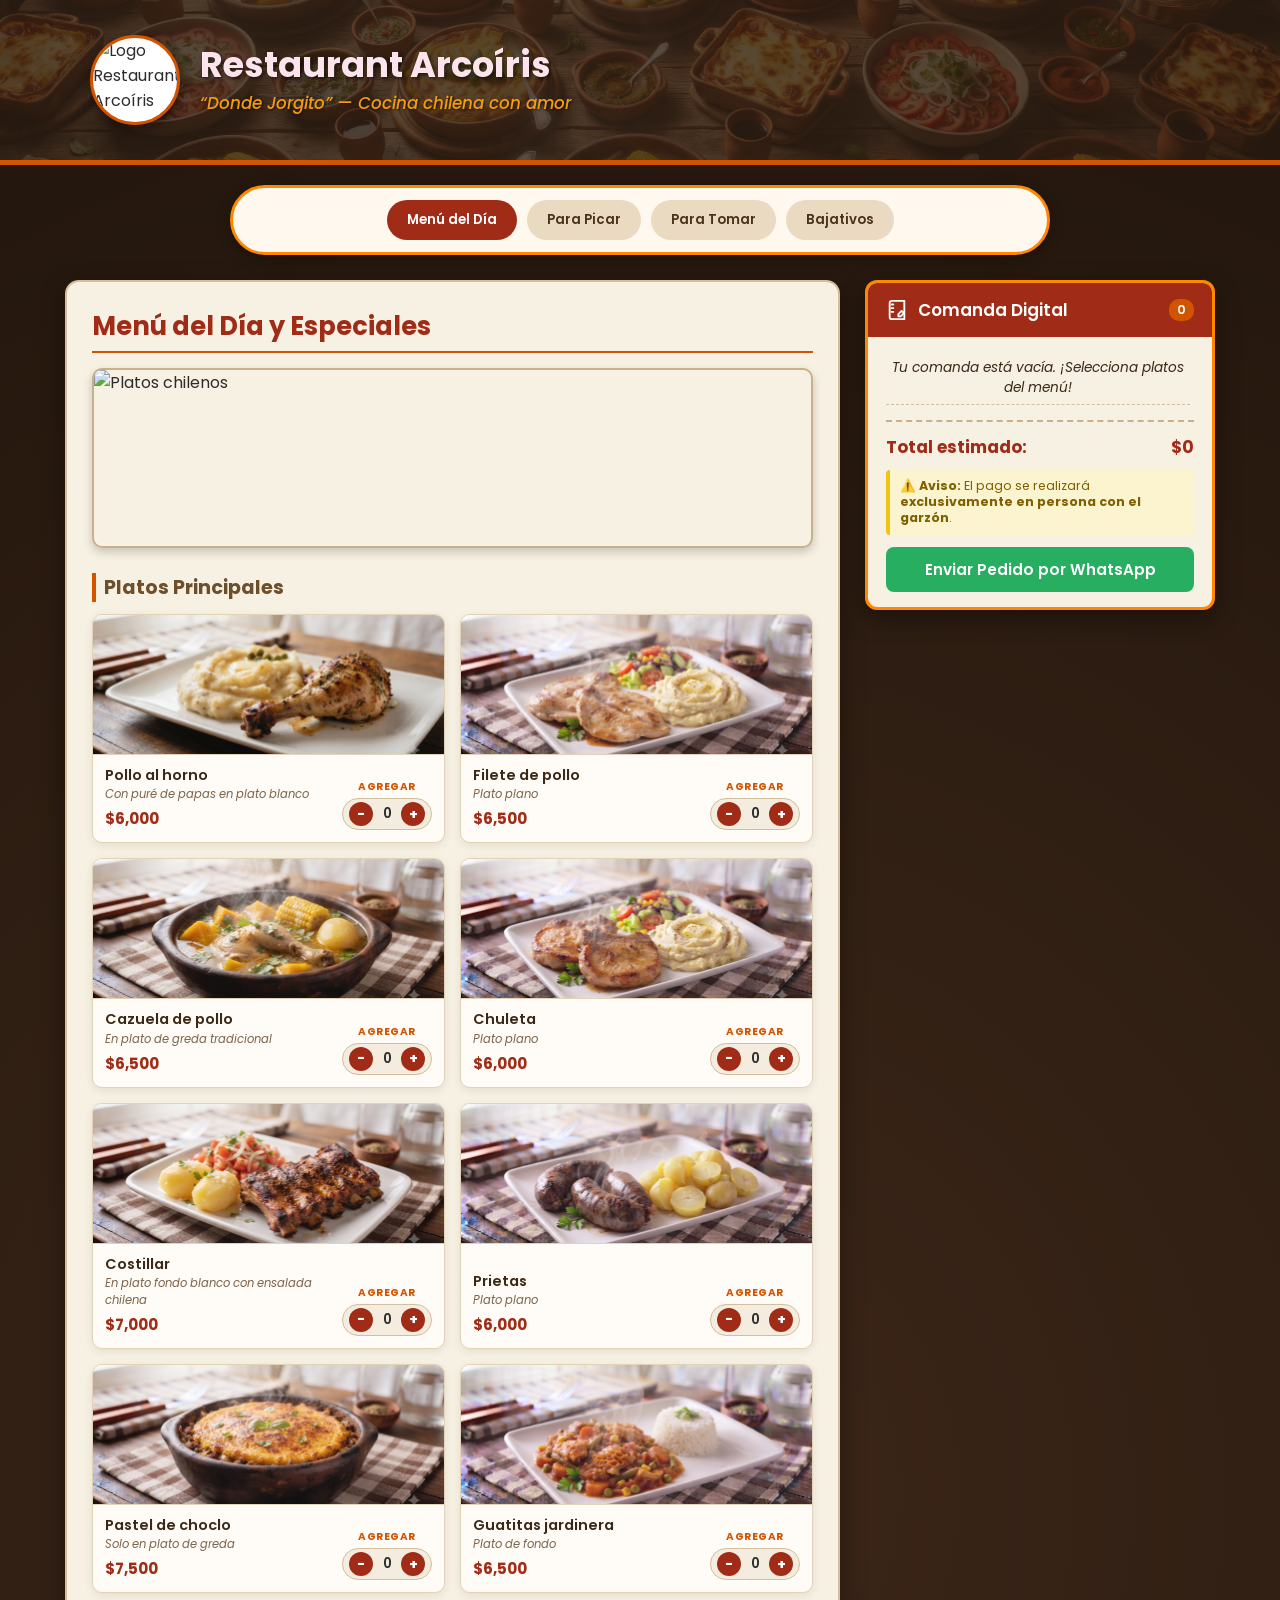
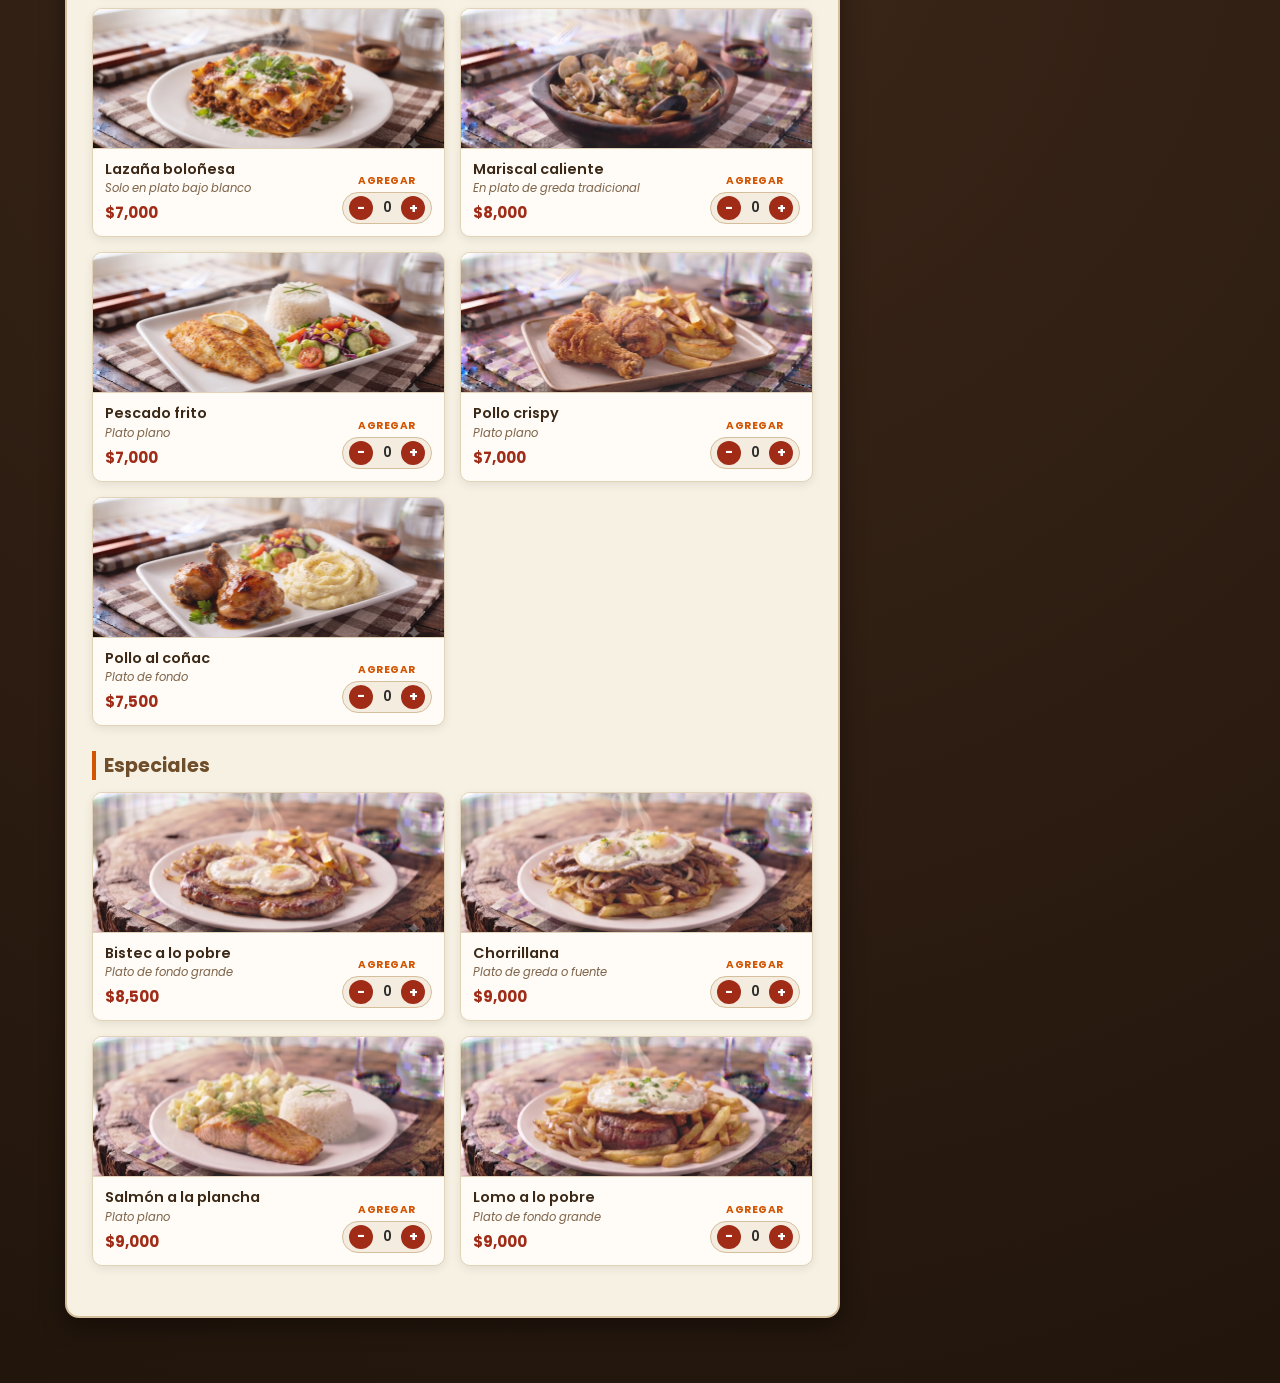
==== index.html @ b1c0521b "Subir el resto de archivos" ====
<!DOCTYPE html>
<html lang="es">
<head>
    <meta charset="UTF-8">
    <meta name="viewport" content="width=device-width, initial-scale=1.0">
    <title>Restaurant Arcoíris - Menú Online</title>
    <link rel="stylesheet" href="css/styles.css">
    <link href="https://fonts.googleapis.com/css2?family=Poppins:wght@300;400;500;600;700&display=swap" rel="stylesheet">
</head>
<body>

    <!-- Encabezado con ambiente rústico -->
    <header class="header">
        <div class="header-overlay"></div>
        <div class="header-content">
            <div class="logo-container">
                <img src="assets/logo.png" alt="Logo Restaurant Arcoíris" class="logo">
            </div>
            <div class="header-text">
                <h1>Restaurant Arcoíris</h1>
                <p class="subtitle">“Donde Jorgito” — Cocina chilena con amor</p>
            </div>
        </div>
    </header>

    <!-- Navegación por Categorías (Estilo Rústico con Neón Arcoíris) -->
    <nav class="category-nav rainbow-neon-border">
        <button class="tab-btn active" onclick="filterCategory('dia')">Menú del Día</button>
        <button class="tab-btn" onclick="filterCategory('picar')">Para Picar</button>
        <button class="tab-btn" onclick="filterCategory('tomar')">Para Tomar</button>
        <button class="tab-btn" onclick="filterCategory('bajativos')">Bajativos</button>
    </nav>

    <!-- Layout Principal -->
    <div class="main-layout">

        <!-- Columna del Menú -->
        <main class="menu-container">

            <!-- Sección: Menú del Día -->
            <section id="dia" class="menu-section active">
                <h2>Menú del Día y Especiales</h2>
                <div class="section-banner">
                    <img src="assets/fondo.png" alt="Platos chilenos">
                </div>
                
                <div class="subcategory">
                    <h3>Platos Principales</h3>
                    <div class="items-grid" id="grid-dia-principales"></div>
                </div>

                <div class="subcategory">
                    <h3>Especiales</h3>
                    <div class="items-grid" id="grid-dia-especiales"></div>
                </div>
            </section>

            <!-- Sección: Para Picar -->
            <section id="picar" class="menu-section">
                <h2>Para Picar</h2>
                <div class="section-banner">
                    <img src="assets/fondo.png" alt="Sandwiches y fritos">
                </div>
                
                <div class="subcategory">
                    <h3>Sandwiches</h3>
                    <div class="items-grid" id="grid-picar-sandwiches"></div>
                </div>

                <div class="subcategory">
                    <h3>Completos</h3>
                    <div class="items-grid" id="grid-picar-completos"></div>
                </div>

                <div class="subcategory">
                    <h3>Fritos</h3>
                    <div class="items-grid" id="grid-picar-fritos"></div>
                </div>
            </section>

            <!-- Sección: Para Tomar -->
            <section id="tomar" class="menu-section">
                <h2>Para Tomar</h2>
                <div class="section-banner">
                    <img src="assets/fondo.png" alt="Tragos">
                </div>
                <div class="items-grid" id="grid-tomar"></div>
            </section>

            <!-- Sección: Bajativos -->
            <section id="bajativos" class="menu-section">
                <h2>Bajativos</h2>
                <div class="section-banner">
                    <img src="assets/fondo.png" alt="Bajativos">
                </div>
                <div class="items-grid" id="grid-bajativos"></div>
            </section>

        </main>

        <!-- Columna de la Comanda Digital Lateral Fija -->
        <aside class="comanda-sidebar">
            <div class="comanda-box rainbow-neon-glow">
                <div class="comanda-header">
                    <svg class="agenda-icon" xmlns="http://www.w3.org/2000/svg" viewBox="0 0 24 24" fill="none" stroke="currentColor" stroke-width="2" stroke-linecap="round" stroke-linejoin="round">
                        <path d="M4 19.5v-15A2.5 2.5 0 0 1 6.5 2H20v20H6.5a2.5 2.5 0 0 1-2.5-2.5Z"></path>
                        <path d="M6 6h2"></path>
                        <path d="M6 10h2"></path>
                        <path d="M6 14h2"></path>
                        <path d="M13.5 16.5l3.5-3.5 2.5 2.5-3.5 3.5H13.5z"></path>
                    </svg>
                    <span>Comanda Digital</span>
                    <span id="cart-count" class="badge-count">0</span>
                </div>
                <div class="comanda-body">
                    <ul id="cart-items-list">
                        <li class="empty-cart-msg">Tu comanda está vacía. ¡Selecciona platos del menú!</li>
                    </ul>
                    <div class="comanda-footer">
                        <div class="total-row">
                            <span>Total estimado:</span>
                            <span id="cart-total">$0</span>
                        </div>
                        <div class="payment-warning">
                            ⚠️ <strong>Aviso:</strong> El pago se realizará <strong>exclusivamente en persona con el garzón</strong>.
                        </div>
                        <button class="whatsapp-btn" onclick="sendWhatsAppOrder()">Enviar Pedido por WhatsApp</button>
                    </div>
                </div>
            </div>
        </aside>

    </div>

    <script src="js/script.js"></script>
</body>
</html>
---- css/styles.css ----
:root {
    --bg-color: #2b1d11;
    --paper-color: #f7f1e3;
    --primary-color: #a02c18;
    --secondary-color: #d35400;
    --text-color: #2c2c2c;
    --card-bg: #fffcf7;
    --border-color: #e2d2b8;
}

* {
    box-sizing: border-box;
    margin: 0;
    padding: 0;
    font-family: 'Poppins', sans-serif;
}

body {
    background-color: var(--bg-color);
    background-image: radial-gradient(circle, #3d2719 0%, #21150c 100%);
    color: var(--text-color);
    padding-bottom: 40px;
    min-height: 100vh;
}

/* Animación y Efecto de Neón Arcoíris */
@keyframes rainbowGlow {
    0% { border-color: #ff0000; box-shadow: 0 0 12px rgba(255, 0, 0, 0.7); }
    20% { border-color: #ff8800; box-shadow: 0 0 12px rgba(255, 136, 0, 0.7); }
    40% { border-color: #ffee00; box-shadow: 0 0 12px rgba(255, 238, 0, 0.7); }
    60% { border-color: #00cc44; box-shadow: 0 0 12px rgba(0, 204, 68, 0.7); }
    80% { border-color: #0066ff; box-shadow: 0 0 12px rgba(0, 102, 255, 0.7); }
    100% { border-color: #9900ff; box-shadow: 0 0 12px rgba(153, 0, 255, 0.7); }
}

.rainbow-neon-border {
    border: 3px solid #ff8800;
    animation: rainbowGlow 5s infinite;
}

.rainbow-neon-glow {
    border: 3px solid #ff8800;
    animation: rainbowGlow 6s infinite;
}

/* Header Rústico */
.header {
    position: relative;
    background-image: url('../assets/Platos Principales/fondo.png');
    background-size: cover;
    background-position: center;
    padding: 35px 20px;
    border-bottom: 5px solid var(--secondary-color);
}

.header-overlay {
    position: absolute;
    top: 0;
    left: 0;
    width: 100%;
    height: 100%;
    background: rgba(43, 29, 17, 0.78);
}

.header-content {
    position: relative;
    max-width: 1100px;
    margin: 0 auto;
    display: flex;
    align-items: center;
    gap: 20px;
}

.logo-container {
    width: 90px;
    height: 90px;
    flex-shrink: 0;
    border-radius: 50%;
    overflow: hidden;
    box-shadow: 0 4px 12px rgba(0,0,0,0.4);
    background: white;
    border: 3px solid var(--secondary-color);
}

.logo {
    width: 100%;
    height: 100%;
    object-fit: cover;
}

.header-text h1 {
    font-size: 2.2rem;
    color: #fce4ec;
    line-height: 1.2;
    text-shadow: 2px 2px 4px rgba(0,0,0,0.6);
}

.subtitle {
    font-size: 1.05rem;
    color: #f39c12;
    font-style: italic;
    margin-top: 4px;
    font-weight: 500;
    text-shadow: 1px 1px 2px rgba(0,0,0,0.6);
}

/* Navegación por pestañas */
.category-nav {
    display: flex;
    justify-content: center;
    gap: 10px;
    padding: 12px 15px;
    background: #fff8ee;
    border-radius: 35px;
    box-shadow: 0 4px 15px rgba(0,0,0,0.3);
    position: sticky;
    top: 15px;
    z-index: 100;
    overflow-x: auto;
    max-width: 820px;
    margin: 20px auto;
}

.tab-btn {
    background: #e9dac1;
    color: #4a3319;
    border: none;
    padding: 10px 20px;
    border-radius: 20px;
    font-weight: 600;
    cursor: pointer;
    transition: all 0.3s ease;
    white-space: nowrap;
}

.tab-btn.active, .tab-btn:hover {
    background: var(--primary-color);
    color: white;
}

/* Layout principal de 2 columnas */
.main-layout {
    max-width: 1180px;
    margin: 25px auto;
    padding: 0 15px;
    display: grid;
    grid-template-columns: 1fr 350px;
    gap: 25px;
    align-items: start;
}

.menu-container {
    width: 100%;
    background: var(--paper-color);
    padding: 25px;
    border-radius: 14px;
    box-shadow: 0 8px 25px rgba(0,0,0,0.4);
    border: 2px solid #d4be9c;
}

.menu-section {
    display: none;
}

.menu-section.active {
    display: block;
}

.menu-section h2 {
    color: var(--primary-color);
    margin-bottom: 15px;
    border-bottom: 2px solid var(--secondary-color);
    padding-bottom: 5px;
    font-size: 1.6rem;
}

.section-banner {
    width: 100%;
    height: 180px;
    border-radius: 10px;
    overflow: hidden;
    margin-bottom: 25px;
    box-shadow: 0 4px 10px rgba(0,0,0,0.2);
    border: 2px solid #c9b08a;
}

.section-banner img {
    width: 100%;
    height: 100%;
    object-fit: cover;
}

.subcategory {
    margin-bottom: 25px;
}

.subcategory h3 {
    font-size: 1.2rem;
    color: #6e4e2b;
    margin-bottom: 12px;
    border-left: 4px solid var(--secondary-color);
    padding-left: 8px;
}

/* Cuadrícula de 2 columnas para platos */
.items-grid {
    display: grid;
    grid-template-columns: repeat(2, 1fr);
    gap: 15px;
}

/* Tarjeta de plato rústica */
.menu-item {
    background: var(--card-bg);
    border-radius: 10px;
    box-shadow: 0 3px 10px rgba(0,0,0,0.08);
    border: 1px solid var(--border-color);
    overflow: hidden;
    display: flex;
    flex-direction: column;
    justify-content: space-between;
    transition: transform 0.2s ease;
}

.menu-item:hover {
    transform: translateY(-3px);
    box-shadow: 0 6px 15px rgba(0,0,0,0.15);
}

.item-thumb {
    width: 100%;
    height: 140px;
    object-fit: cover;
    border-bottom: 1px solid var(--border-color);
}

.item-content-bottom {
    padding: 12px;
    display: flex;
    justify-content: space-between;
    align-items: flex-end;
}

.item-info {
    display: flex;
    flex-direction: column;
    gap: 2px;
    flex-grow: 1;
    padding-right: 8px;
}

.item-name {
    font-weight: 600;
    font-size: 0.9rem;
    color: #3b2816;
    line-height: 1.2;
}

.item-desc {
    font-size: 0.72rem;
    color: #7d6349;
    font-style: italic;
    margin-bottom: 2px;
}

.item-price {
    font-weight: 700;
    color: var(--primary-color);
    font-size: 0.95rem;
}

/* Controles de cantidad */
.item-controls-wrapper {
    display: flex;
    flex-direction: column;
    align-items: center;
    gap: 3px;
    flex-shrink: 0;
}

.add-label {
    font-size: 0.65rem;
    font-weight: 700;
    text-transform: uppercase;
    color: var(--secondary-color);
    letter-spacing: 0.5px;
}

.item-controls {
    display: flex;
    align-items: center;
    gap: 5px;
    background: #f4ecdf;
    padding: 3px 6px;
    border-radius: 20px;
    border: 1px solid #d4be9c;
}

.qty-btn {
    background: var(--primary-color);
    color: white;
    border: none;
    width: 24px;
    height: 24px;
    border-radius: 50%;
    font-weight: bold;
    cursor: pointer;
    display: flex;
    align-items: center;
    justify-content: center;
    font-size: 0.9rem;
    transition: background 0.2s;
}

.qty-btn:hover {
    background: #781e0e;
}

.item-qty {
    font-weight: 600;
    font-size: 0.85rem;
    min-width: 18px;
    text-align: center;
}

/* Comanda Digital Lateral Fija */
.comanda-sidebar {
    position: sticky;
    top: 85px;
}

.comanda-box {
    background: var(--paper-color);
    border-radius: 12px;
    box-shadow: 0 8px 25px rgba(0,0,0,0.4);
    overflow: hidden;
}

.comanda-header {
    background: var(--primary-color);
    color: white;
    padding: 14px 18px;
    display: flex;
    align-items: center;
    gap: 10px;
    font-weight: 600;
    font-size: 1.05rem;
}

.agenda-icon {
    width: 22px;
    height: 22px;
    stroke: white;
}

.badge-count {
    background: var(--secondary-color);
    color: white;
    padding: 2px 8px;
    border-radius: 10px;
    font-size: 0.8rem;
    margin-left: auto;
}

.comanda-body {
    padding: 15px 18px;
}

#cart-items-list {
    list-style: none;
    max-height: 230px;
    overflow-y: auto;
    margin-bottom: 15px;
    padding-right: 4px;
}

#cart-items-list li {
    display: flex;
    justify-content: space-between;
    padding: 6px 0;
    border-bottom: 1px dashed #d4be9c;
    font-size: 0.85rem;
    color: #3b2816;
}

.empty-cart-msg {
    color: #8c7355;
    font-style: italic;
    text-align: center;
    padding: 15px 0;
    font-size: 0.88rem;
}

.comanda-footer {
    border-top: 2px dashed #c9b08a;
    padding-top: 12px;
}

.total-row {
    display: flex;
    justify-content: space-between;
    font-weight: 700;
    font-size: 1.05rem;
    margin-bottom: 10px;
    color: var(--primary-color);
}

.payment-warning {
    background: #fcf3cf;
    border-left: 4px solid #f1c40f;
    padding: 8px 10px;
    font-size: 0.78rem;
    color: #7f6000;
    margin-bottom: 12px;
    border-radius: 4px;
    line-height: 1.3;
}

.whatsapp-btn {
    width: 100%;
    background: #27ae60;
    color: white;
    border: none;
    padding: 11px;
    border-radius: 8px;
    font-weight: 600;
    font-size: 0.95rem;
    cursor: pointer;
    transition: background 0.3s;
}

.whatsapp-btn:hover {
    background: #219653;
}

/* Responsivo */
@media (max-width: 850px) {
    .main-layout {
        grid-template-columns: 1fr;
    }
    .comanda-sidebar {
        position: static;
        margin-top: 20px;
    }
    .items-grid {
        grid-template-columns: 1fr;
    }
}
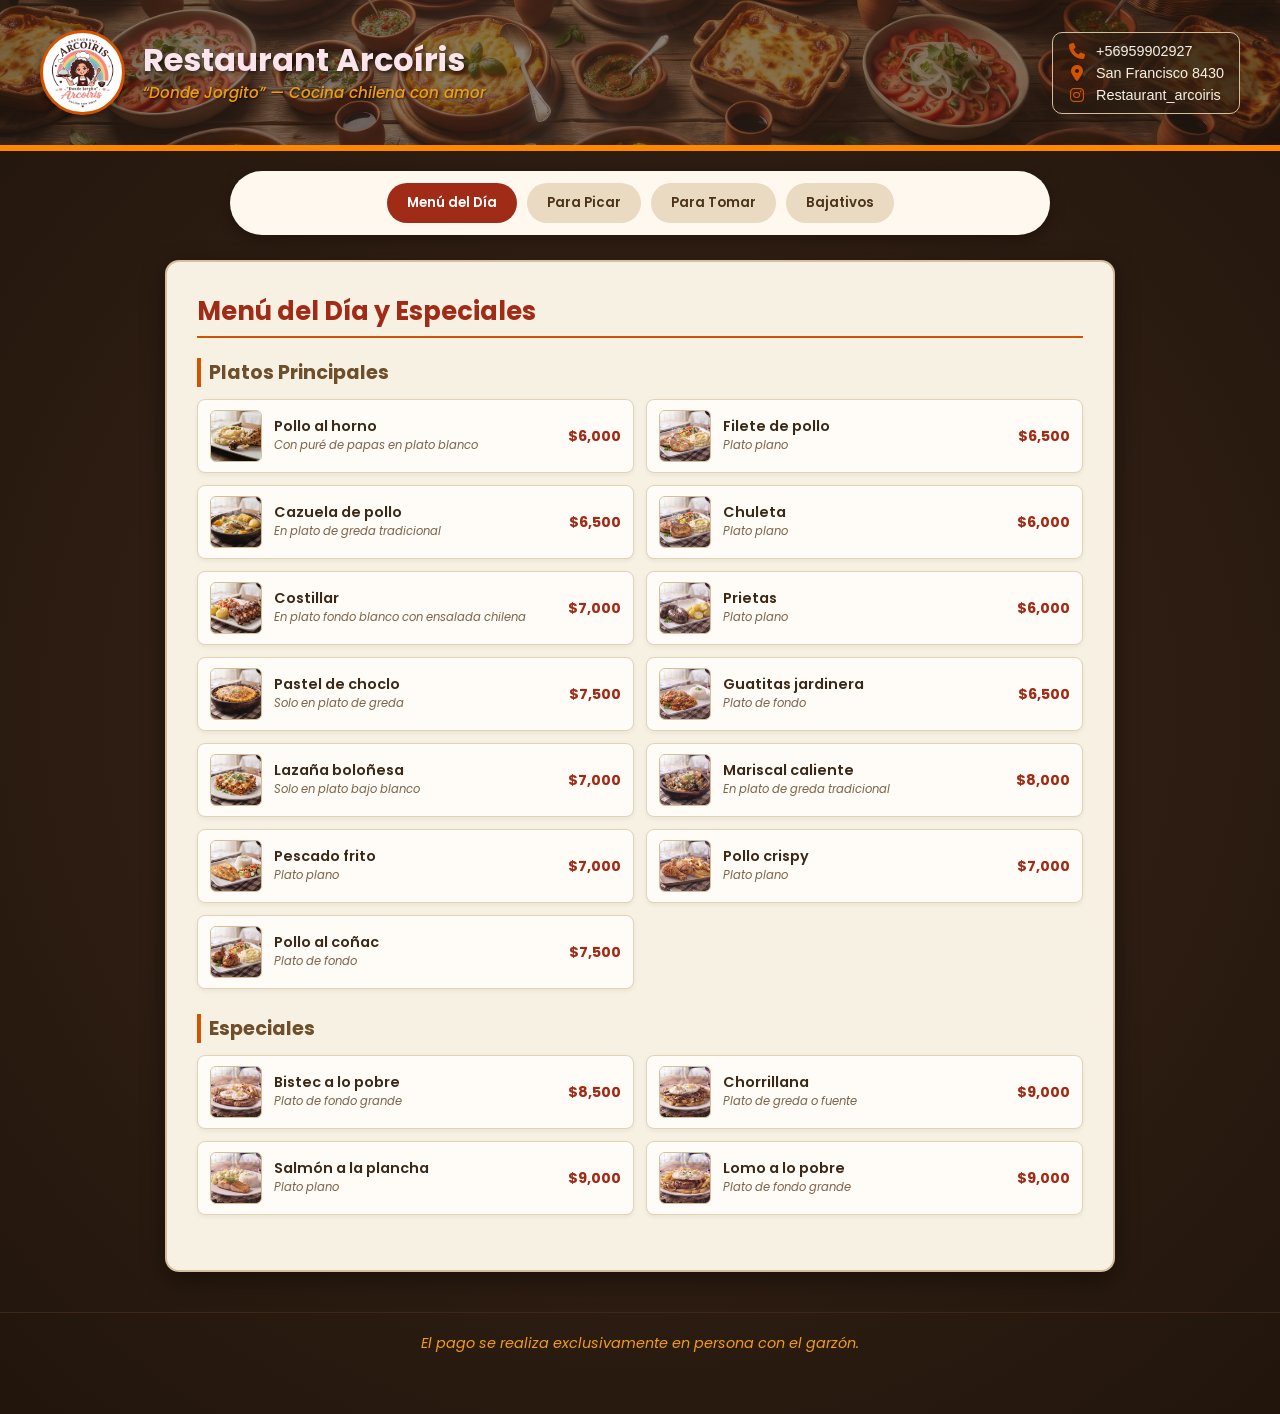
==== commit f3b3180f: "Actualizacion completa: menu rustico, admin protegido y cartas digitales" ====
--- a/index.html
+++ b/index.html
@@ -3,134 +3,111 @@
 <head>
     <meta charset="UTF-8">
     <meta name="viewport" content="width=device-width, initial-scale=1.0">
-    <title>Restaurant Arcoíris - Menú Online</title>
+    <title>Restaurant Arcoíris - Carta Digital</title>
     <link rel="stylesheet" href="css/styles.css">
     <link href="https://fonts.googleapis.com/css2?family=Poppins:wght@300;400;500;600;700&display=swap" rel="stylesheet">
+    <link rel="stylesheet" href="https://cdnjs.cloudflare.com/ajax/libs/font-awesome/6.4.0/css/all.min.css">
 </head>
 <body>
 
-    <!-- Encabezado con ambiente rústico -->
-    <header class="header">
+    <!-- Encabezado con efecto neón arcoíris superior y datos de contacto a la derecha -->
+    <header class="header rainbow-neon-border">
         <div class="header-overlay"></div>
         <div class="header-content">
-            <div class="logo-container">
-                <img src="assets/logo.png" alt="Logo Restaurant Arcoíris" class="logo">
+            
+            <div class="header-left">
+                <div class="logo-container">
+                    <img src="assets/img_logo/logo.png" alt="Logo Restaurant Arcoíris" class="logo">
+                </div>
+                <div class="header-text">
+                    <h1>Restaurant Arcoíris</h1>
+                    <p class="subtitle">“Donde Jorgito” — Cocina chilena con amor</p>
+                </div>
             </div>
-            <div class="header-text">
-                <h1>Restaurant Arcoíris</h1>
-                <p class="subtitle">“Donde Jorgito” — Cocina chilena con amor</p>
+
+            <!-- Datos de contacto con íconos a la derecha -->
+            <div class="header-contact">
+                <div class="contact-item">
+                    <i class="fa-solid fa-phone"></i>
+                    <span>+56959902927</span>
+                </div>
+                <div class="contact-item">
+                    <i class="fa-solid fa-location-dot"></i>
+                    <span>San Francisco 8430</span>
+                </div>
+                <div class="contact-item">
+                    <i class="fa-brands fa-instagram"></i>
+                    <span>Restaurant_arcoiris</span>
+                </div>
             </div>
+
         </div>
     </header>
 
-    <!-- Navegación por Categorías (Estilo Rústico con Neón Arcoíris) -->
-    <nav class="category-nav rainbow-neon-border">
+    <!-- Navegación por Categorías -->
+    <nav class="category-nav">
         <button class="tab-btn active" onclick="filterCategory('dia')">Menú del Día</button>
         <button class="tab-btn" onclick="filterCategory('picar')">Para Picar</button>
         <button class="tab-btn" onclick="filterCategory('tomar')">Para Tomar</button>
         <button class="tab-btn" onclick="filterCategory('bajativos')">Bajativos</button>
     </nav>
 
-    <!-- Layout Principal -->
-    <div class="main-layout">
+    <!-- Contenedor Principal de la Carta -->
+    <main class="menu-container-full">
 
-        <!-- Columna del Menú -->
-        <main class="menu-container">
+        <!-- Sección: Menú del Día -->
+        <section id="dia" class="menu-section active">
+            <h2>Menú del Día y Especiales</h2>
+            
+            <div class="subcategory">
+                <h3>Platos Principales</h3>
+                <div class="items-grid" id="grid-dia-principales"></div>
+            </div>
 
-            <!-- Sección: Menú del Día -->
-            <section id="dia" class="menu-section active">
-                <h2>Menú del Día y Especiales</h2>
-                <div class="section-banner">
-                    <img src="assets/fondo.png" alt="Platos chilenos">
-                </div>
-                
-                <div class="subcategory">
-                    <h3>Platos Principales</h3>
-                    <div class="items-grid" id="grid-dia-principales"></div>
-                </div>
+            <div class="subcategory">
+                <h3>Especiales</h3>
+                <div class="items-grid" id="grid-dia-especiales"></div>
+            </div>
+        </section>
 
-                <div class="subcategory">
-                    <h3>Especiales</h3>
-                    <div class="items-grid" id="grid-dia-especiales"></div>
-                </div>
-            </section>
+        <!-- Sección: Para Picar -->
+        <section id="picar" class="menu-section">
+            <h2>Para Picar</h2>
+            
+            <div class="subcategory">
+                <h3>Sandwiches</h3>
+                <div class="items-grid" id="grid-picar-sandwiches"></div>
+            </div>
 
-            <!-- Sección: Para Picar -->
-            <section id="picar" class="menu-section">
-                <h2>Para Picar</h2>
-                <div class="section-banner">
-                    <img src="assets/fondo.png" alt="Sandwiches y fritos">
-                </div>
-                
-                <div class="subcategory">
-                    <h3>Sandwiches</h3>
-                    <div class="items-grid" id="grid-picar-sandwiches"></div>
-                </div>
+            <div class="subcategory">
+                <h3>Completos</h3>
+                <div class="items-grid" id="grid-picar-completos"></div>
+            </div>
 
-                <div class="subcategory">
-                    <h3>Completos</h3>
-                    <div class="items-grid" id="grid-picar-completos"></div>
-                </div>
+            <div class="subcategory">
+                <h3>Fritos</h3>
+                <div class="items-grid" id="grid-picar-fritos"></div>
+            </div>
+        </section>
 
-                <div class="subcategory">
-                    <h3>Fritos</h3>
-                    <div class="items-grid" id="grid-picar-fritos"></div>
-                </div>
-            </section>
+        <!-- Sección: Para Tomar -->
+        <section id="tomar" class="menu-section">
+            <h2>Para Tomar</h2>
+            <div class="items-grid" id="grid-tomar"></div>
+        </section>
 
-            <!-- Sección: Para Tomar -->
-            <section id="tomar" class="menu-section">
-                <h2>Para Tomar</h2>
-                <div class="section-banner">
-                    <img src="assets/fondo.png" alt="Tragos">
-                </div>
-                <div class="items-grid" id="grid-tomar"></div>
-            </section>
+        <!-- Sección: Bajativos -->
+        <section id="bajativos" class="menu-section">
+            <h2>Bajativos</h2>
+            <div class="items-grid" id="grid-bajativos"></div>
+        </section>
 
-            <!-- Sección: Bajativos -->
-            <section id="bajativos" class="menu-section">
-                <h2>Bajativos</h2>
-                <div class="section-banner">
-                    <img src="assets/fondo.png" alt="Bajativos">
-                </div>
-                <div class="items-grid" id="grid-bajativos"></div>
-            </section>
+    </main>
 
-        </main>
-
-        <!-- Columna de la Comanda Digital Lateral Fija -->
-        <aside class="comanda-sidebar">
-            <div class="comanda-box rainbow-neon-glow">
-                <div class="comanda-header">
-                    <svg class="agenda-icon" xmlns="http://www.w3.org/2000/svg" viewBox="0 0 24 24" fill="none" stroke="currentColor" stroke-width="2" stroke-linecap="round" stroke-linejoin="round">
-                        <path d="M4 19.5v-15A2.5 2.5 0 0 1 6.5 2H20v20H6.5a2.5 2.5 0 0 1-2.5-2.5Z"></path>
-                        <path d="M6 6h2"></path>
-                        <path d="M6 10h2"></path>
-                        <path d="M6 14h2"></path>
-                        <path d="M13.5 16.5l3.5-3.5 2.5 2.5-3.5 3.5H13.5z"></path>
-                    </svg>
-                    <span>Comanda Digital</span>
-                    <span id="cart-count" class="badge-count">0</span>
-                </div>
-                <div class="comanda-body">
-                    <ul id="cart-items-list">
-                        <li class="empty-cart-msg">Tu comanda está vacía. ¡Selecciona platos del menú!</li>
-                    </ul>
-                    <div class="comanda-footer">
-                        <div class="total-row">
-                            <span>Total estimado:</span>
-                            <span id="cart-total">$0</span>
-                        </div>
-                        <div class="payment-warning">
-                            ⚠️ <strong>Aviso:</strong> El pago se realizará <strong>exclusivamente en persona con el garzón</strong>.
-                        </div>
-                        <button class="whatsapp-btn" onclick="sendWhatsAppOrder()">Enviar Pedido por WhatsApp</button>
-                    </div>
-                </div>
-            </div>
-        </aside>
-
-    </div>
+    <!-- Pie de página -->
+    <footer class="footer">
+        <p class="footer-note">El pago se realiza exclusivamente en persona con el garzón.</p>
+    </footer>
 
     <script src="js/script.js"></script>
 </body>
--- a/css/styles.css
+++ b/css/styles.css
@@ -23,34 +23,28 @@
     min-height: 100vh;
 }
 
-/* Animación y Efecto de Neón Arcoíris */
+/* Animación y Efecto de Neón Arcoíris Superior */
 @keyframes rainbowGlow {
-    0% { border-color: #ff0000; box-shadow: 0 0 12px rgba(255, 0, 0, 0.7); }
-    20% { border-color: #ff8800; box-shadow: 0 0 12px rgba(255, 136, 0, 0.7); }
-    40% { border-color: #ffee00; box-shadow: 0 0 12px rgba(255, 238, 0, 0.7); }
-    60% { border-color: #00cc44; box-shadow: 0 0 12px rgba(0, 204, 68, 0.7); }
-    80% { border-color: #0066ff; box-shadow: 0 0 12px rgba(0, 102, 255, 0.7); }
-    100% { border-color: #9900ff; box-shadow: 0 0 12px rgba(153, 0, 255, 0.7); }
+    0% { border-color: #ff0000; box-shadow: 0 4px 20px rgba(255, 0, 0, 0.7); }
+    20% { border-color: #ff8800; box-shadow: 0 4px 20px rgba(255, 136, 0, 0.7); }
+    40% { border-color: #ffee00; box-shadow: 0 4px 20px rgba(255, 238, 0, 0.7); }
+    60% { border-color: #00cc44; box-shadow: 0 4px 20px rgba(0, 204, 68, 0.7); }
+    80% { border-color: #0066ff; box-shadow: 0 4px 20px rgba(0, 102, 255, 0.7); }
+    100% { border-color: #9900ff; box-shadow: 0 4px 20px rgba(153, 0, 255, 0.7); }
 }
 
 .rainbow-neon-border {
-    border: 3px solid #ff8800;
+    border-bottom: 6px solid #ff8800;
     animation: rainbowGlow 5s infinite;
 }
 
-.rainbow-neon-glow {
-    border: 3px solid #ff8800;
-    animation: rainbowGlow 6s infinite;
-}
-
-/* Header Rústico */
+/* Header Rústico - Ruta de fondo corregida y opacidad ajustada */
 .header {
     position: relative;
-    background-image: url('../assets/Platos Principales/fondo.png');
+    background-image: url('../assets/img_logo/fondo.png');
     background-size: cover;
     background-position: center;
-    padding: 35px 20px;
-    border-bottom: 5px solid var(--secondary-color);
+    padding: 30px 20px;
 }
 
 .header-overlay {
@@ -59,21 +53,30 @@
     left: 0;
     width: 100%;
     height: 100%;
-    background: rgba(43, 29, 17, 0.78);
+    /* Capa translúcida más suave (0.55) para que el fondo se luzca bien */
+    background: rgba(43, 29, 17, 0.55);
 }
 
 .header-content {
     position: relative;
-    max-width: 1100px;
+    max-width: 1200px;
     margin: 0 auto;
     display: flex;
+    justify-content: space-between;
     align-items: center;
     gap: 20px;
+    flex-wrap: wrap;
+}
+
+.header-left {
+    display: flex;
+    align-items: center;
+    gap: 18px;
 }
 
 .logo-container {
-    width: 90px;
-    height: 90px;
+    width: 85px;
+    height: 85px;
     flex-shrink: 0;
     border-radius: 50%;
     overflow: hidden;
@@ -89,19 +92,46 @@
 }
 
 .header-text h1 {
-    font-size: 2.2rem;
+    font-size: 2rem;
     color: #fce4ec;
     line-height: 1.2;
     text-shadow: 2px 2px 4px rgba(0,0,0,0.6);
 }
 
 .subtitle {
-    font-size: 1.05rem;
+    font-size: 0.95rem;
     color: #f39c12;
     font-style: italic;
-    margin-top: 4px;
+    margin-top: 2px;
     font-weight: 500;
     text-shadow: 1px 1px 2px rgba(0,0,0,0.6);
+}
+
+/* Estilos de Contacto a la Derecha con Iconos */
+.header-contact {
+    display: flex;
+    flex-direction: column;
+    gap: 6px;
+    background: rgba(43, 29, 17, 0.6);
+    padding: 10px 15px;
+    border-radius: 10px;
+    border: 1px solid #d4be9c;
+}
+
+.contact-item {
+    display: flex;
+    align-items: center;
+    gap: 10px;
+    color: #f7f1e3;
+    font-size: 0.9rem;
+    font-weight: 500;
+}
+
+.contact-item i {
+    color: var(--secondary-color);
+    font-size: 1rem;
+    width: 18px;
+    text-align: center;
 }
 
 /* Navegación por pestañas */
@@ -138,21 +168,12 @@
     color: white;
 }
 
-/* Layout principal de 2 columnas */
-.main-layout {
-    max-width: 1180px;
+/* Contenedor principal de la carta */
+.menu-container-full {
+    max-width: 950px;
     margin: 25px auto;
-    padding: 0 15px;
-    display: grid;
-    grid-template-columns: 1fr 350px;
-    gap: 25px;
-    align-items: start;
-}
-
-.menu-container {
-    width: 100%;
+    padding: 30px;
     background: var(--paper-color);
-    padding: 25px;
     border-radius: 14px;
     box-shadow: 0 8px 25px rgba(0,0,0,0.4);
     border: 2px solid #d4be9c;
@@ -168,26 +189,10 @@
 
 .menu-section h2 {
     color: var(--primary-color);
-    margin-bottom: 15px;
+    margin-bottom: 20px;
     border-bottom: 2px solid var(--secondary-color);
     padding-bottom: 5px;
     font-size: 1.6rem;
-}
-
-.section-banner {
-    width: 100%;
-    height: 180px;
-    border-radius: 10px;
-    overflow: hidden;
-    margin-bottom: 25px;
-    box-shadow: 0 4px 10px rgba(0,0,0,0.2);
-    border: 2px solid #c9b08a;
-}
-
-.section-banner img {
-    width: 100%;
-    height: 100%;
-    object-fit: cover;
 }
 
 .subcategory {
@@ -202,43 +207,32 @@
     padding-left: 8px;
 }
 
-/* Cuadrícula de 2 columnas para platos */
+/* Cuadrícula de 2 columnas para la carta */
 .items-grid {
     display: grid;
     grid-template-columns: repeat(2, 1fr);
-    gap: 15px;
-}
-
-/* Tarjeta de plato rústica */
+    gap: 12px;
+}
+
+/* Tarjeta del plato con imagen al costado izquierdo */
 .menu-item {
     background: var(--card-bg);
-    border-radius: 10px;
-    box-shadow: 0 3px 10px rgba(0,0,0,0.08);
+    padding: 10px 12px;
+    border-radius: 8px;
+    box-shadow: 0 2px 5px rgba(0,0,0,0.06);
     border: 1px solid var(--border-color);
-    overflow: hidden;
-    display: flex;
-    flex-direction: column;
-    justify-content: space-between;
-    transition: transform 0.2s ease;
-}
-
-.menu-item:hover {
-    transform: translateY(-3px);
-    box-shadow: 0 6px 15px rgba(0,0,0,0.15);
+    display: flex;
+    align-items: center;
+    gap: 12px;
 }
 
 .item-thumb {
-    width: 100%;
-    height: 140px;
+    width: 52px;
+    height: 52px;
+    border-radius: 6px;
     object-fit: cover;
-    border-bottom: 1px solid var(--border-color);
-}
-
-.item-content-bottom {
-    padding: 12px;
-    display: flex;
-    justify-content: space-between;
-    align-items: flex-end;
+    flex-shrink: 0;
+    border: 1px solid #d4be9c;
 }
 
 .item-info {
@@ -246,7 +240,6 @@
     flex-direction: column;
     gap: 2px;
     flex-grow: 1;
-    padding-right: 8px;
 }
 
 .item-name {
@@ -260,187 +253,40 @@
     font-size: 0.72rem;
     color: #7d6349;
     font-style: italic;
-    margin-bottom: 2px;
 }
 
 .item-price {
     font-weight: 700;
     color: var(--primary-color);
-    font-size: 0.95rem;
-}
-
-/* Controles de cantidad */
-.item-controls-wrapper {
-    display: flex;
-    flex-direction: column;
-    align-items: center;
-    gap: 3px;
+    font-size: 0.9rem;
+    margin-left: auto;
+    padding-left: 10px;
     flex-shrink: 0;
 }
 
-.add-label {
-    font-size: 0.65rem;
-    font-weight: 700;
-    text-transform: uppercase;
-    color: var(--secondary-color);
-    letter-spacing: 0.5px;
-}
-
-.item-controls {
-    display: flex;
-    align-items: center;
-    gap: 5px;
-    background: #f4ecdf;
-    padding: 3px 6px;
-    border-radius: 20px;
-    border: 1px solid #d4be9c;
-}
-
-.qty-btn {
-    background: var(--primary-color);
-    color: white;
-    border: none;
-    width: 24px;
-    height: 24px;
-    border-radius: 50%;
-    font-weight: bold;
-    cursor: pointer;
-    display: flex;
-    align-items: center;
-    justify-content: center;
-    font-size: 0.9rem;
-    transition: background 0.2s;
-}
-
-.qty-btn:hover {
-    background: #781e0e;
-}
-
-.item-qty {
-    font-weight: 600;
-    font-size: 0.85rem;
-    min-width: 18px;
+/* Pie de página */
+.footer {
     text-align: center;
-}
-
-/* Comanda Digital Lateral Fija */
-.comanda-sidebar {
-    position: sticky;
-    top: 85px;
-}
-
-.comanda-box {
-    background: var(--paper-color);
-    border-radius: 12px;
-    box-shadow: 0 8px 25px rgba(0,0,0,0.4);
-    overflow: hidden;
-}
-
-.comanda-header {
-    background: var(--primary-color);
-    color: white;
-    padding: 14px 18px;
-    display: flex;
-    align-items: center;
-    gap: 10px;
-    font-weight: 600;
-    font-size: 1.05rem;
-}
-
-.agenda-icon {
-    width: 22px;
-    height: 22px;
-    stroke: white;
-}
-
-.badge-count {
-    background: var(--secondary-color);
-    color: white;
-    padding: 2px 8px;
-    border-radius: 10px;
-    font-size: 0.8rem;
-    margin-left: auto;
-}
-
-.comanda-body {
-    padding: 15px 18px;
-}
-
-#cart-items-list {
-    list-style: none;
-    max-height: 230px;
-    overflow-y: auto;
-    margin-bottom: 15px;
-    padding-right: 4px;
-}
-
-#cart-items-list li {
-    display: flex;
-    justify-content: space-between;
-    padding: 6px 0;
-    border-bottom: 1px dashed #d4be9c;
-    font-size: 0.85rem;
-    color: #3b2816;
-}
-
-.empty-cart-msg {
-    color: #8c7355;
+    padding: 20px;
+    color: #d4be9c;
+    border-top: 1px solid #3d2719;
+    margin-top: 40px;
+}
+
+.footer-note {
     font-style: italic;
-    text-align: center;
-    padding: 15px 0;
-    font-size: 0.88rem;
-}
-
-.comanda-footer {
-    border-top: 2px dashed #c9b08a;
-    padding-top: 12px;
-}
-
-.total-row {
-    display: flex;
-    justify-content: space-between;
-    font-weight: 700;
-    font-size: 1.05rem;
-    margin-bottom: 10px;
-    color: var(--primary-color);
-}
-
-.payment-warning {
-    background: #fcf3cf;
-    border-left: 4px solid #f1c40f;
-    padding: 8px 10px;
-    font-size: 0.78rem;
-    color: #7f6000;
-    margin-bottom: 12px;
-    border-radius: 4px;
-    line-height: 1.3;
-}
-
-.whatsapp-btn {
-    width: 100%;
-    background: #27ae60;
-    color: white;
-    border: none;
-    padding: 11px;
-    border-radius: 8px;
-    font-weight: 600;
-    font-size: 0.95rem;
-    cursor: pointer;
-    transition: background 0.3s;
-}
-
-.whatsapp-btn:hover {
-    background: #219653;
-}
-
-/* Responsivo */
+    color: #f39c12;
+    font-size: 0.9rem;
+}
+
+/* Responsivo para celulares */
 @media (max-width: 850px) {
-    .main-layout {
-        grid-template-columns: 1fr;
+    .header-content {
+        flex-direction: column;
+        align-items: flex-start;
     }
-    .comanda-sidebar {
-        position: static;
-        margin-top: 20px;
+    .header-contact {
+        width: 100%;
     }
     .items-grid {
         grid-template-columns: 1fr;
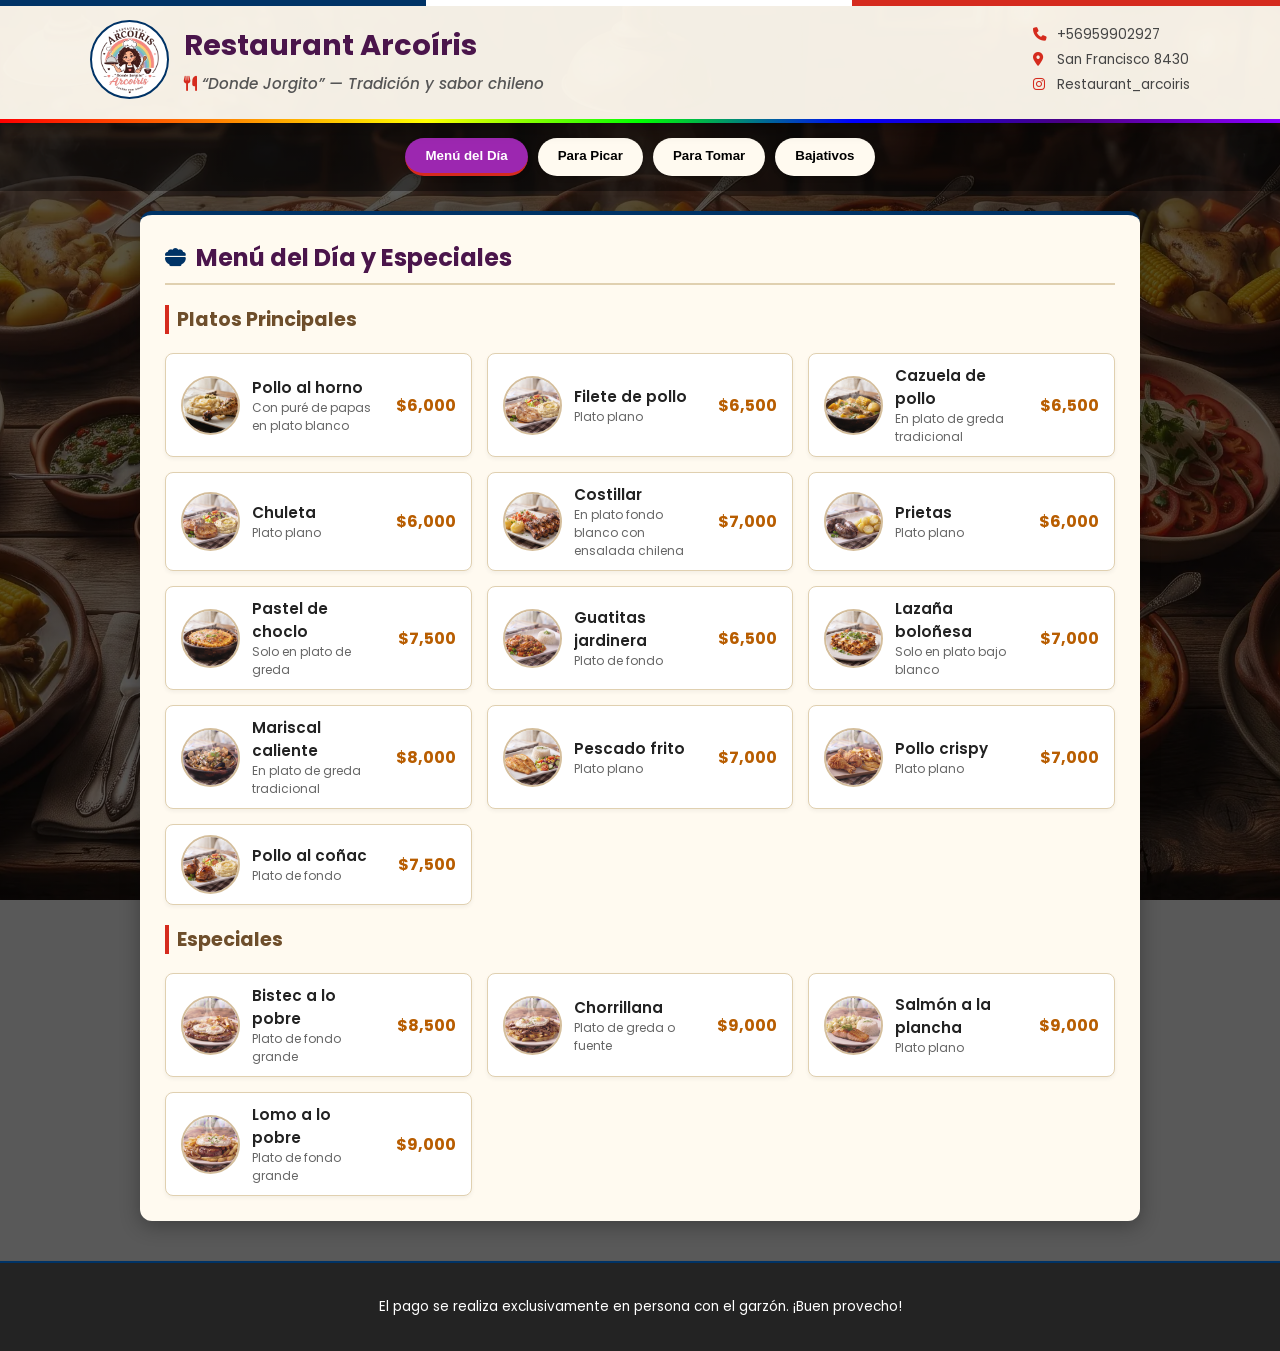
==== commit 9699cb8a: "Optimizar peso de imagenes" ====
--- a/index.html
+++ b/index.html
@@ -10,22 +10,23 @@
 </head>
 <body>
 
-    <!-- Encabezado con efecto neón arcoíris superior y datos de contacto a la derecha -->
+    <!-- Encabezado con detalles patrios chilenos -->
     <header class="header rainbow-neon-border">
         <div class="header-overlay"></div>
         <div class="header-content">
             
             <div class="header-left">
                 <div class="logo-container">
-                    <img src="assets/img_logo/logo.png" alt="Logo Restaurant Arcoíris" class="logo">
+                    <img src="assets/img_logo/logo.webp" alt="Logo Restaurant Arcoíris" class="logo">
                 </div>
                 <div class="header-text">
                     <h1>Restaurant Arcoíris</h1>
-                    <p class="subtitle">“Donde Jorgito” — Cocina chilena con amor</p>
+                    <!-- Subtítulo con guiño a la cocina chilena -->
+                    <p class="subtitle"><i class="fa-solid fa-utensils" style="color: #d52b1e;"></i> “Donde Jorgito” — Tradición y sabor chileno</p>
                 </div>
             </div>
 
-            <!-- Datos de contacto con íconos a la derecha -->
+            <!-- Datos de contacto a la derecha -->
             <div class="header-contact">
                 <div class="contact-item">
                     <i class="fa-solid fa-phone"></i>
@@ -57,7 +58,7 @@
 
         <!-- Sección: Menú del Día -->
         <section id="dia" class="menu-section active">
-            <h2>Menú del Día y Especiales</h2>
+            <h2><i class="fa-solid fa-bowl-food" style="color: #003366; font-size: 1.3rem;"></i> Menú del Día y Especiales</h2>
             
             <div class="subcategory">
                 <h3>Platos Principales</h3>
@@ -72,7 +73,7 @@
 
         <!-- Sección: Para Picar -->
         <section id="picar" class="menu-section">
-            <h2>Para Picar</h2>
+            <h2><i class="fa-solid fa-burger" style="color: #003366; font-size: 1.3rem;"></i> Para Picar</h2>
             
             <div class="subcategory">
                 <h3>Sandwiches</h3>
@@ -92,13 +93,13 @@
 
         <!-- Sección: Para Tomar -->
         <section id="tomar" class="menu-section">
-            <h2>Para Tomar</h2>
+            <h2><i class="fa-solid fa-wine-glass" style="color: #003366; font-size: 1.3rem;"></i> Para Tomar</h2>
             <div class="items-grid" id="grid-tomar"></div>
         </section>
 
         <!-- Sección: Bajativos -->
         <section id="bajativos" class="menu-section">
-            <h2>Bajativos</h2>
+            <h2><i class="fa-solid fa-glass-water" style="color: #003366; font-size: 1.3rem;"></i> Bajativos</h2>
             <div class="items-grid" id="grid-bajativos"></div>
         </section>
 
@@ -106,7 +107,7 @@
 
     <!-- Pie de página -->
     <footer class="footer">
-        <p class="footer-note">El pago se realiza exclusivamente en persona con el garzón.</p>
+        <p class="footer-note">El pago se realiza exclusivamente en persona con el garzón. ¡Buen provecho!</p>
     </footer>
 
     <script src="js/script.js"></script>
--- a/css/styles.css
+++ b/css/styles.css
@@ -1,88 +1,81 @@
 :root {
-    --bg-color: #2b1d11;
-    --paper-color: #f7f1e3;
-    --primary-color: #a02c18;
-    --secondary-color: #d35400;
-    --text-color: #2c2c2c;
-    --card-bg: #fffcf7;
-    --border-color: #e2d2b8;
-}
-
-* {
-    box-sizing: border-box;
+    --primary-color: #9c27b0;
+    --paper-color: #fffaf0;
+    --text-color: #333333;
+    /* Colores patrios chilenos de acento */
+    --chile-blue: #003366;
+    --chile-red: #d52b1e;
+}
+
+body {
+    font-family: 'Poppins', sans-serif;
+    /* Fondo con imagen webp y capa oscura semitransparente */
+    background: linear-gradient(rgba(0, 0, 0, 0.65), rgba(0, 0, 0, 0.65)), url('../assets/img_logo/fondo.webp') no-repeat center center fixed;
+    background-size: cover;
+    color: var(--text-color);
     margin: 0;
     padding: 0;
-    font-family: 'Poppins', sans-serif;
-}
-
-body {
-    background-color: var(--bg-color);
-    background-image: radial-gradient(circle, #3d2719 0%, #21150c 100%);
-    color: var(--text-color);
-    padding-bottom: 40px;
-    min-height: 100vh;
-}
-
-/* Animación y Efecto de Neón Arcoíris Superior */
-@keyframes rainbowGlow {
-    0% { border-color: #ff0000; box-shadow: 0 4px 20px rgba(255, 0, 0, 0.7); }
-    20% { border-color: #ff8800; box-shadow: 0 4px 20px rgba(255, 136, 0, 0.7); }
-    40% { border-color: #ffee00; box-shadow: 0 4px 20px rgba(255, 238, 0, 0.7); }
-    60% { border-color: #00cc44; box-shadow: 0 4px 20px rgba(0, 204, 68, 0.7); }
-    80% { border-color: #0066ff; box-shadow: 0 4px 20px rgba(0, 102, 255, 0.7); }
-    100% { border-color: #9900ff; box-shadow: 0 4px 20px rgba(153, 0, 255, 0.7); }
-}
-
-.rainbow-neon-border {
-    border-bottom: 6px solid #ff8800;
-    animation: rainbowGlow 5s infinite;
-}
-
-/* Header Rústico - Ruta de fondo corregida y opacidad ajustada */
+}
+
 .header {
+    background-color: rgba(255, 250, 240, 0.95);
+    padding: 20px;
+    border-bottom: 4px solid var(--chile-red); /* Borde inferior rojo chileno */
+    box-shadow: 0 4px 15px rgba(0,0,0,0.3);
     position: relative;
-    background-image: url('../assets/img_logo/fondo.png');
-    background-size: cover;
-    background-position: center;
-    padding: 30px 20px;
-}
-
-.header-overlay {
+}
+
+/* Fina línea tricolor chilena (Azul, Blanco, Rojo) en la parte superior del header */
+.header::before {
+    content: '';
     position: absolute;
     top: 0;
     left: 0;
     width: 100%;
-    height: 100%;
-    /* Capa translúcida más suave (0.55) para que el fondo se luzca bien */
-    background: rgba(43, 29, 17, 0.55);
+    height: 6px;
+    background: linear-gradient(90deg, var(--chile-blue) 33.3%, #ffffff 33.3%, #ffffff 66.6%, var(--chile-red) 66.6%);
+}
+
+.rainbow-neon-border {
+    position: relative;
+}
+
+.rainbow-neon-border::after {
+    content: '';
+    position: absolute;
+    bottom: -4px;
+    left: 0;
+    width: 100%;
+    height: 4px;
+    background: linear-gradient(90deg, #ff0000, #ff7f00, #ffff00, #00ff00, #0000ff, #4b0082, #8b00ff);
 }
 
 .header-content {
-    position: relative;
-    max-width: 1200px;
+    max-width: 1100px;
     margin: 0 auto;
     display: flex;
     justify-content: space-between;
     align-items: center;
-    gap: 20px;
     flex-wrap: wrap;
+    gap: 15px;
 }
 
 .header-left {
     display: flex;
     align-items: center;
-    gap: 18px;
+    gap: 15px;
 }
 
 .logo-container {
-    width: 85px;
-    height: 85px;
-    flex-shrink: 0;
+    width: 75px;
+    height: 75px;
     border-radius: 50%;
     overflow: hidden;
-    box-shadow: 0 4px 12px rgba(0,0,0,0.4);
-    background: white;
-    border: 3px solid var(--secondary-color);
+    border: 2px solid var(--chile-blue);
+    background: #fff;
+    display: flex;
+    align-items: center;
+    justify-content: center;
 }
 
 .logo {
@@ -92,46 +85,36 @@
 }
 
 .header-text h1 {
-    font-size: 2rem;
-    color: #fce4ec;
-    line-height: 1.2;
-    text-shadow: 2px 2px 4px rgba(0,0,0,0.6);
+    margin: 0;
+    font-size: 1.8rem;
+    color: #4a154b;
 }
 
 .subtitle {
+    margin: 5px 0 0 0;
     font-size: 0.95rem;
-    color: #f39c12;
+    color: #555;
     font-style: italic;
-    margin-top: 2px;
     font-weight: 500;
-    text-shadow: 1px 1px 2px rgba(0,0,0,0.6);
-}
-
-/* Estilos de Contacto a la Derecha con Iconos */
+}
+
 .header-contact {
     display: flex;
     flex-direction: column;
-    gap: 6px;
-    background: rgba(43, 29, 17, 0.6);
-    padding: 10px 15px;
-    border-radius: 10px;
-    border: 1px solid #d4be9c;
+    gap: 5px;
+    font-size: 0.85rem;
+    color: #444;
 }
 
 .contact-item {
     display: flex;
     align-items: center;
-    gap: 10px;
-    color: #f7f1e3;
-    font-size: 0.9rem;
-    font-weight: 500;
+    gap: 8px;
 }
 
 .contact-item i {
-    color: var(--secondary-color);
-    font-size: 1rem;
-    width: 18px;
-    text-align: center;
+    color: var(--chile-red);
+    width: 16px;
 }
 
 /* Navegación por pestañas */
@@ -139,48 +122,44 @@
     display: flex;
     justify-content: center;
     gap: 10px;
-    padding: 12px 15px;
-    background: #fff8ee;
-    border-radius: 35px;
-    box-shadow: 0 4px 15px rgba(0,0,0,0.3);
-    position: sticky;
-    top: 15px;
-    z-index: 100;
-    overflow-x: auto;
-    max-width: 820px;
-    margin: 20px auto;
+    padding: 15px;
+    background: rgba(0, 0, 0, 0.4);
+    flex-wrap: wrap;
 }
 
 .tab-btn {
-    background: #e9dac1;
-    color: #4a3319;
+    background: var(--paper-color);
     border: none;
     padding: 10px 20px;
-    border-radius: 20px;
+    border-radius: 25px;
     font-weight: 600;
     cursor: pointer;
     transition: all 0.3s ease;
-    white-space: nowrap;
+    box-shadow: 0 2px 5px rgba(0,0,0,0.2);
+    border-bottom: 3px solid transparent;
 }
 
 .tab-btn.active, .tab-btn:hover {
     background: var(--primary-color);
     color: white;
-}
-
-/* Contenedor principal de la carta */
+    border-bottom: 3px solid var(--chile-red);
+}
+
+/* Contenedores de menú */
 .menu-container-full {
-    max-width: 950px;
-    margin: 25px auto;
-    padding: 30px;
-    background: var(--paper-color);
-    border-radius: 14px;
-    box-shadow: 0 8px 25px rgba(0,0,0,0.4);
-    border: 2px solid #d4be9c;
+    max-width: 1000px;
+    margin: 20px auto;
+    padding: 0 15px;
 }
 
 .menu-section {
     display: none;
+    background: var(--paper-color);
+    padding: 25px;
+    border-radius: 12px;
+    box-shadow: 0 5px 20px rgba(0,0,0,0.3);
+    margin-bottom: 30px;
+    border-top: 4px solid var(--chile-blue); /* Detalle azul chileno superior en las tarjetas */
 }
 
 .menu-section.active {
@@ -188,107 +167,86 @@
 }
 
 .menu-section h2 {
-    color: var(--primary-color);
-    margin-bottom: 20px;
-    border-bottom: 2px solid var(--secondary-color);
-    padding-bottom: 5px;
-    font-size: 1.6rem;
-}
-
-.subcategory {
-    margin-bottom: 25px;
+    color: #4a154b;
+    border-bottom: 2px solid #e0d0b0;
+    padding-bottom: 8px;
+    margin-top: 0;
+    display: flex;
+    align-items: center;
+    gap: 10px;
 }
 
 .subcategory h3 {
+    color: #6e4e2b;
+    margin-top: 20px;
     font-size: 1.2rem;
-    color: #6e4e2b;
-    margin-bottom: 12px;
-    border-left: 4px solid var(--secondary-color);
+    border-left: 4px solid var(--chile-red);
     padding-left: 8px;
 }
 
-/* Cuadrícula de 2 columnas para la carta */
 .items-grid {
     display: grid;
-    grid-template-columns: repeat(2, 1fr);
+    grid-template-columns: repeat(auto-fill, minmax(280px, 1fr));
+    gap: 15px;
+    margin-top: 15px;
+}
+
+.menu-item {
+    display: flex;
+    align-items: center;
     gap: 12px;
-}
-
-/* Tarjeta del plato con imagen al costado izquierdo */
-.menu-item {
-    background: var(--card-bg);
-    padding: 10px 12px;
+    background: #ffffff;
+    padding: 10px 15px;
     border-radius: 8px;
-    box-shadow: 0 2px 5px rgba(0,0,0,0.06);
-    border: 1px solid var(--border-color);
-    display: flex;
-    align-items: center;
-    gap: 12px;
+    border: 1px solid #e0d0b0;
+    box-shadow: 0 2px 4px rgba(0,0,0,0.05);
+    transition: transform 0.2s;
+}
+
+.menu-item:hover {
+    transform: translateY(-2px);
+    border-color: var(--primary-color);
 }
 
 .item-thumb {
-    width: 52px;
-    height: 52px;
-    border-radius: 6px;
+    width: 55px;
+    height: 55px;
+    border-radius: 50%;
     object-fit: cover;
+    border: 2px solid #d4be9c;
     flex-shrink: 0;
-    border: 1px solid #d4be9c;
 }
 
 .item-info {
     display: flex;
     flex-direction: column;
-    gap: 2px;
     flex-grow: 1;
 }
 
 .item-name {
     font-weight: 600;
-    font-size: 0.9rem;
-    color: #3b2816;
-    line-height: 1.2;
+    font-size: 0.95rem;
+    color: #222;
 }
 
 .item-desc {
-    font-size: 0.72rem;
-    color: #7d6349;
-    font-style: italic;
+    font-size: 0.75rem;
+    color: #666;
 }
 
 .item-price {
     font-weight: 700;
-    color: var(--primary-color);
-    font-size: 0.9rem;
-    margin-left: auto;
-    padding-left: 10px;
-    flex-shrink: 0;
-}
-
-/* Pie de página */
+    color: #b85d00;
+    font-size: 1rem;
+    white-space: nowrap;
+}
+
 .footer {
     text-align: center;
     padding: 20px;
-    color: #d4be9c;
-    border-top: 1px solid #3d2719;
+    color: white;
+    font-size: 0.85rem;
+    background: rgba(0, 0, 0, 0.6);
     margin-top: 40px;
-}
-
-.footer-note {
-    font-style: italic;
-    color: #f39c12;
-    font-size: 0.9rem;
-}
-
-/* Responsivo para celulares */
-@media (max-width: 850px) {
-    .header-content {
-        flex-direction: column;
-        align-items: flex-start;
-    }
-    .header-contact {
-        width: 100%;
-    }
-    .items-grid {
-        grid-template-columns: 1fr;
-    }
+    border-top: 2px solid var(--chile-blue);
 }
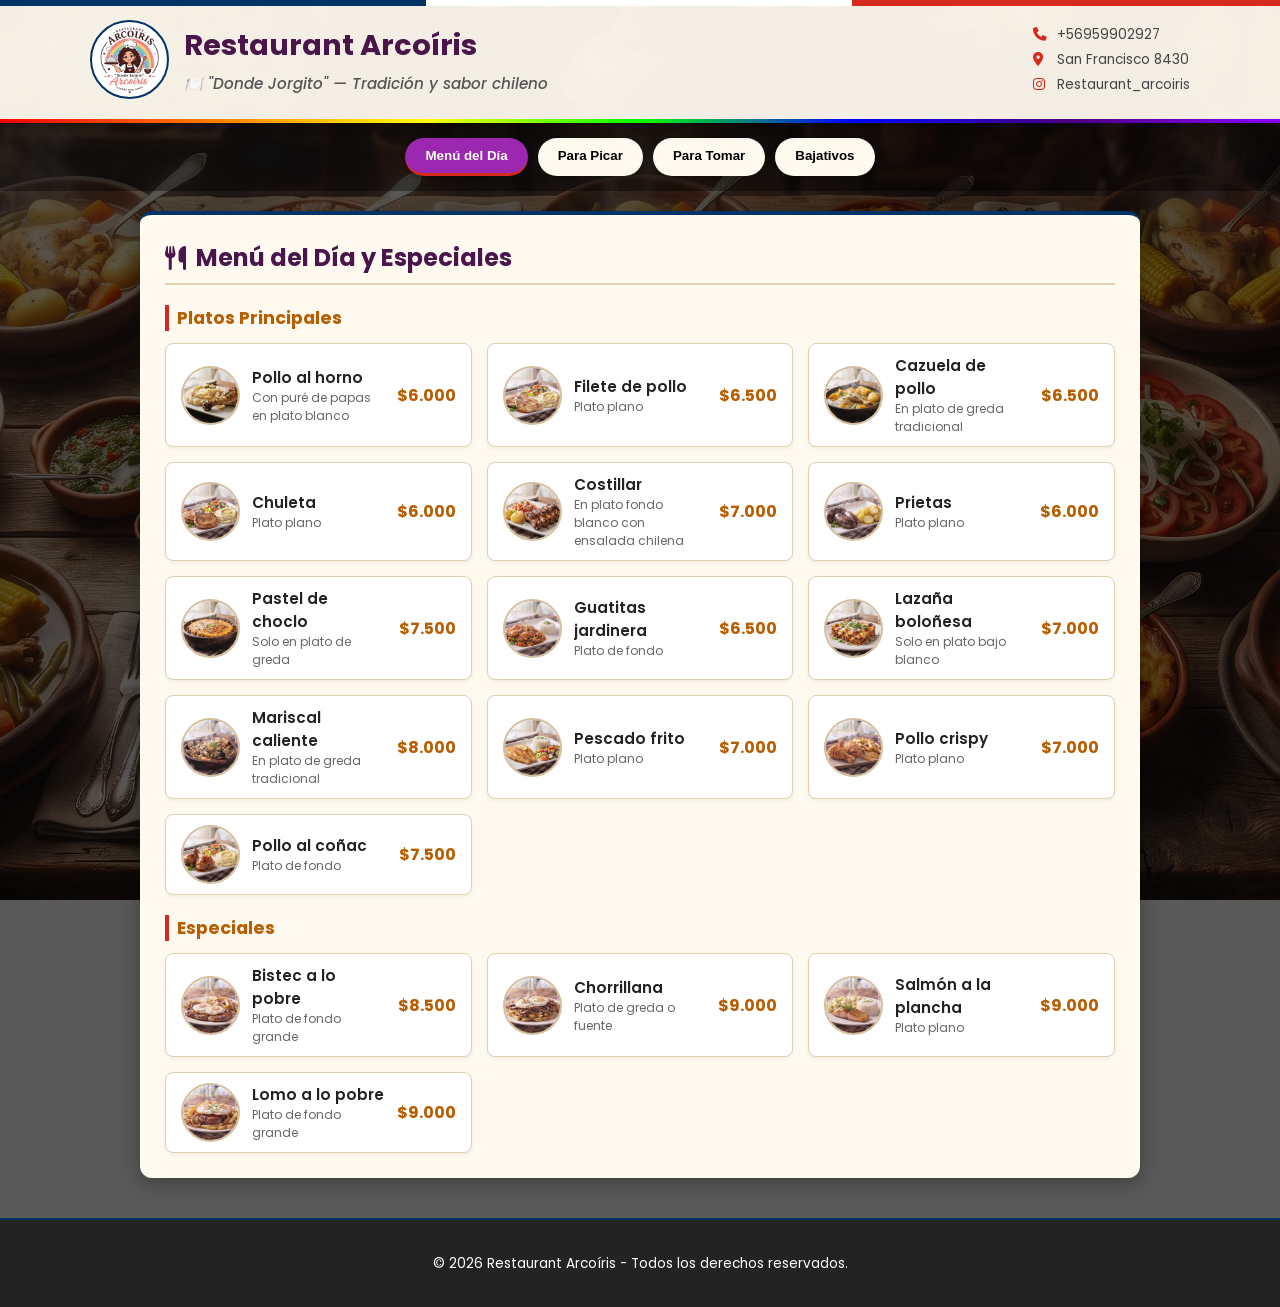
==== commit 7410f8d8: "Version definitiva Restaurant Arcoiris con Supabase y subcategorias" ====
--- a/index.html
+++ b/index.html
@@ -10,106 +10,47 @@
 </head>
 <body>
 
-    <!-- Encabezado con detalles patrios chilenos -->
     <header class="header rainbow-neon-border">
         <div class="header-overlay"></div>
         <div class="header-content">
-            
             <div class="header-left">
                 <div class="logo-container">
-                    <img src="assets/img_logo/logo.webp" alt="Logo Restaurant Arcoíris" class="logo">
+                    <img src="assets/img_logo/logo.webp" alt="Logo" class="logo">
                 </div>
                 <div class="header-text">
                     <h1>Restaurant Arcoíris</h1>
-                    <!-- Subtítulo con guiño a la cocina chilena -->
-                    <p class="subtitle"><i class="fa-solid fa-utensils" style="color: #d52b1e;"></i> “Donde Jorgito” — Tradición y sabor chileno</p>
+                    <p class="subtitle">🍽️ "Donde Jorgito" — Tradición y sabor chileno</p>
                 </div>
             </div>
-
-            <!-- Datos de contacto a la derecha -->
             <div class="header-contact">
-                <div class="contact-item">
-                    <i class="fa-solid fa-phone"></i>
-                    <span>+56959902927</span>
-                </div>
-                <div class="contact-item">
-                    <i class="fa-solid fa-location-dot"></i>
-                    <span>San Francisco 8430</span>
-                </div>
-                <div class="contact-item">
-                    <i class="fa-brands fa-instagram"></i>
-                    <span>Restaurant_arcoiris</span>
-                </div>
+                <div class="contact-item"><i class="fa-solid fa-phone"></i> +56959902927</div>
+                <div class="contact-item"><i class="fa-solid fa-location-dot"></i> San Francisco 8430</div>
+                <div class="contact-item"><i class="fa-brands fa-instagram"></i> Restaurant_arcoiris</div>
             </div>
-
         </div>
     </header>
 
-    <!-- Navegación por Categorías -->
+    <!-- Pestañas de navegación idénticas -->
     <nav class="category-nav">
-        <button class="tab-btn active" onclick="filterCategory('dia')">Menú del Día</button>
-        <button class="tab-btn" onclick="filterCategory('picar')">Para Picar</button>
-        <button class="tab-btn" onclick="filterCategory('tomar')">Para Tomar</button>
-        <button class="tab-btn" onclick="filterCategory('bajativos')">Bajativos</button>
+        <button class="tab-btn active" onclick="openCategory(event, 'menu-dia')">Menú del Día</button>
+        <button class="tab-btn" onclick="openCategory(event, 'picar')">Para Picar</button>
+        <button class="tab-btn" onclick="openCategory(event, 'tomar')">Para Tomar</button>
+        <button class="tab-btn" onclick="openCategory(event, 'bajativos')">Bajativos</button>
     </nav>
 
-    <!-- Contenedor Principal de la Carta -->
+    <!-- Contenedor dinámico de secciones -->
     <main class="menu-container-full">
-
-        <!-- Sección: Menú del Día -->
-        <section id="dia" class="menu-section active">
-            <h2><i class="fa-solid fa-bowl-food" style="color: #003366; font-size: 1.3rem;"></i> Menú del Día y Especiales</h2>
-            
-            <div class="subcategory">
-                <h3>Platos Principales</h3>
-                <div class="items-grid" id="grid-dia-principales"></div>
-            </div>
-
-            <div class="subcategory">
-                <h3>Especiales</h3>
-                <div class="items-grid" id="grid-dia-especiales"></div>
-            </div>
-        </section>
-
-        <!-- Sección: Para Picar -->
-        <section id="picar" class="menu-section">
-            <h2><i class="fa-solid fa-burger" style="color: #003366; font-size: 1.3rem;"></i> Para Picar</h2>
-            
-            <div class="subcategory">
-                <h3>Sandwiches</h3>
-                <div class="items-grid" id="grid-picar-sandwiches"></div>
-            </div>
-
-            <div class="subcategory">
-                <h3>Completos</h3>
-                <div class="items-grid" id="grid-picar-completos"></div>
-            </div>
-
-            <div class="subcategory">
-                <h3>Fritos</h3>
-                <div class="items-grid" id="grid-picar-fritos"></div>
-            </div>
-        </section>
-
-        <!-- Sección: Para Tomar -->
-        <section id="tomar" class="menu-section">
-            <h2><i class="fa-solid fa-wine-glass" style="color: #003366; font-size: 1.3rem;"></i> Para Tomar</h2>
-            <div class="items-grid" id="grid-tomar"></div>
-        </section>
-
-        <!-- Sección: Bajativos -->
-        <section id="bajativos" class="menu-section">
-            <h2><i class="fa-solid fa-glass-water" style="color: #003366; font-size: 1.3rem;"></i> Bajativos</h2>
-            <div class="items-grid" id="grid-bajativos"></div>
-        </section>
-
+        <section id="menu-dia" class="menu-section active"></section>
+        <section id="picar" class="menu-section"></section>
+        <section id="tomar" class="menu-section"></section>
+        <section id="bajativos" class="menu-section"></section>
     </main>
 
-    <!-- Pie de página -->
     <footer class="footer">
-        <p class="footer-note">El pago se realiza exclusivamente en persona con el garzón. ¡Buen provecho!</p>
+        <p>&copy; 2026 Restaurant Arcoíris - Todos los derechos reservados.</p>
     </footer>
 
+    <!-- Script principal -->
     <script src="js/script.js"></script>
 </body>
 </html>
--- a/css/styles.css
+++ b/css/styles.css
@@ -2,14 +2,12 @@
     --primary-color: #9c27b0;
     --paper-color: #fffaf0;
     --text-color: #333333;
-    /* Colores patrios chilenos de acento */
     --chile-blue: #003366;
     --chile-red: #d52b1e;
 }
 
 body {
     font-family: 'Poppins', sans-serif;
-    /* Fondo con imagen webp y capa oscura semitransparente */
     background: linear-gradient(rgba(0, 0, 0, 0.65), rgba(0, 0, 0, 0.65)), url('../assets/img_logo/fondo.webp') no-repeat center center fixed;
     background-size: cover;
     color: var(--text-color);
@@ -20,12 +18,11 @@
 .header {
     background-color: rgba(255, 250, 240, 0.95);
     padding: 20px;
-    border-bottom: 4px solid var(--chile-red); /* Borde inferior rojo chileno */
+    border-bottom: 4px solid var(--chile-red);
     box-shadow: 0 4px 15px rgba(0,0,0,0.3);
     position: relative;
 }
 
-/* Fina línea tricolor chilena (Azul, Blanco, Rojo) en la parte superior del header */
 .header::before {
     content: '';
     position: absolute;
@@ -159,7 +156,7 @@
     border-radius: 12px;
     box-shadow: 0 5px 20px rgba(0,0,0,0.3);
     margin-bottom: 30px;
-    border-top: 4px solid var(--chile-blue); /* Detalle azul chileno superior en las tarjetas */
+    border-top: 4px solid var(--chile-blue);
 }
 
 .menu-section.active {
@@ -176,19 +173,23 @@
     gap: 10px;
 }
 
+.subcategory {
+    margin-top: 20px;
+}
+
 .subcategory h3 {
-    color: #6e4e2b;
-    margin-top: 20px;
-    font-size: 1.2rem;
+    color: #b85d00;
+    font-size: 1.1rem;
     border-left: 4px solid var(--chile-red);
     padding-left: 8px;
+    margin-bottom: 12px;
 }
 
 .items-grid {
     display: grid;
     grid-template-columns: repeat(auto-fill, minmax(280px, 1fr));
     gap: 15px;
-    margin-top: 15px;
+    margin-top: 10px;
 }
 
 .menu-item {
